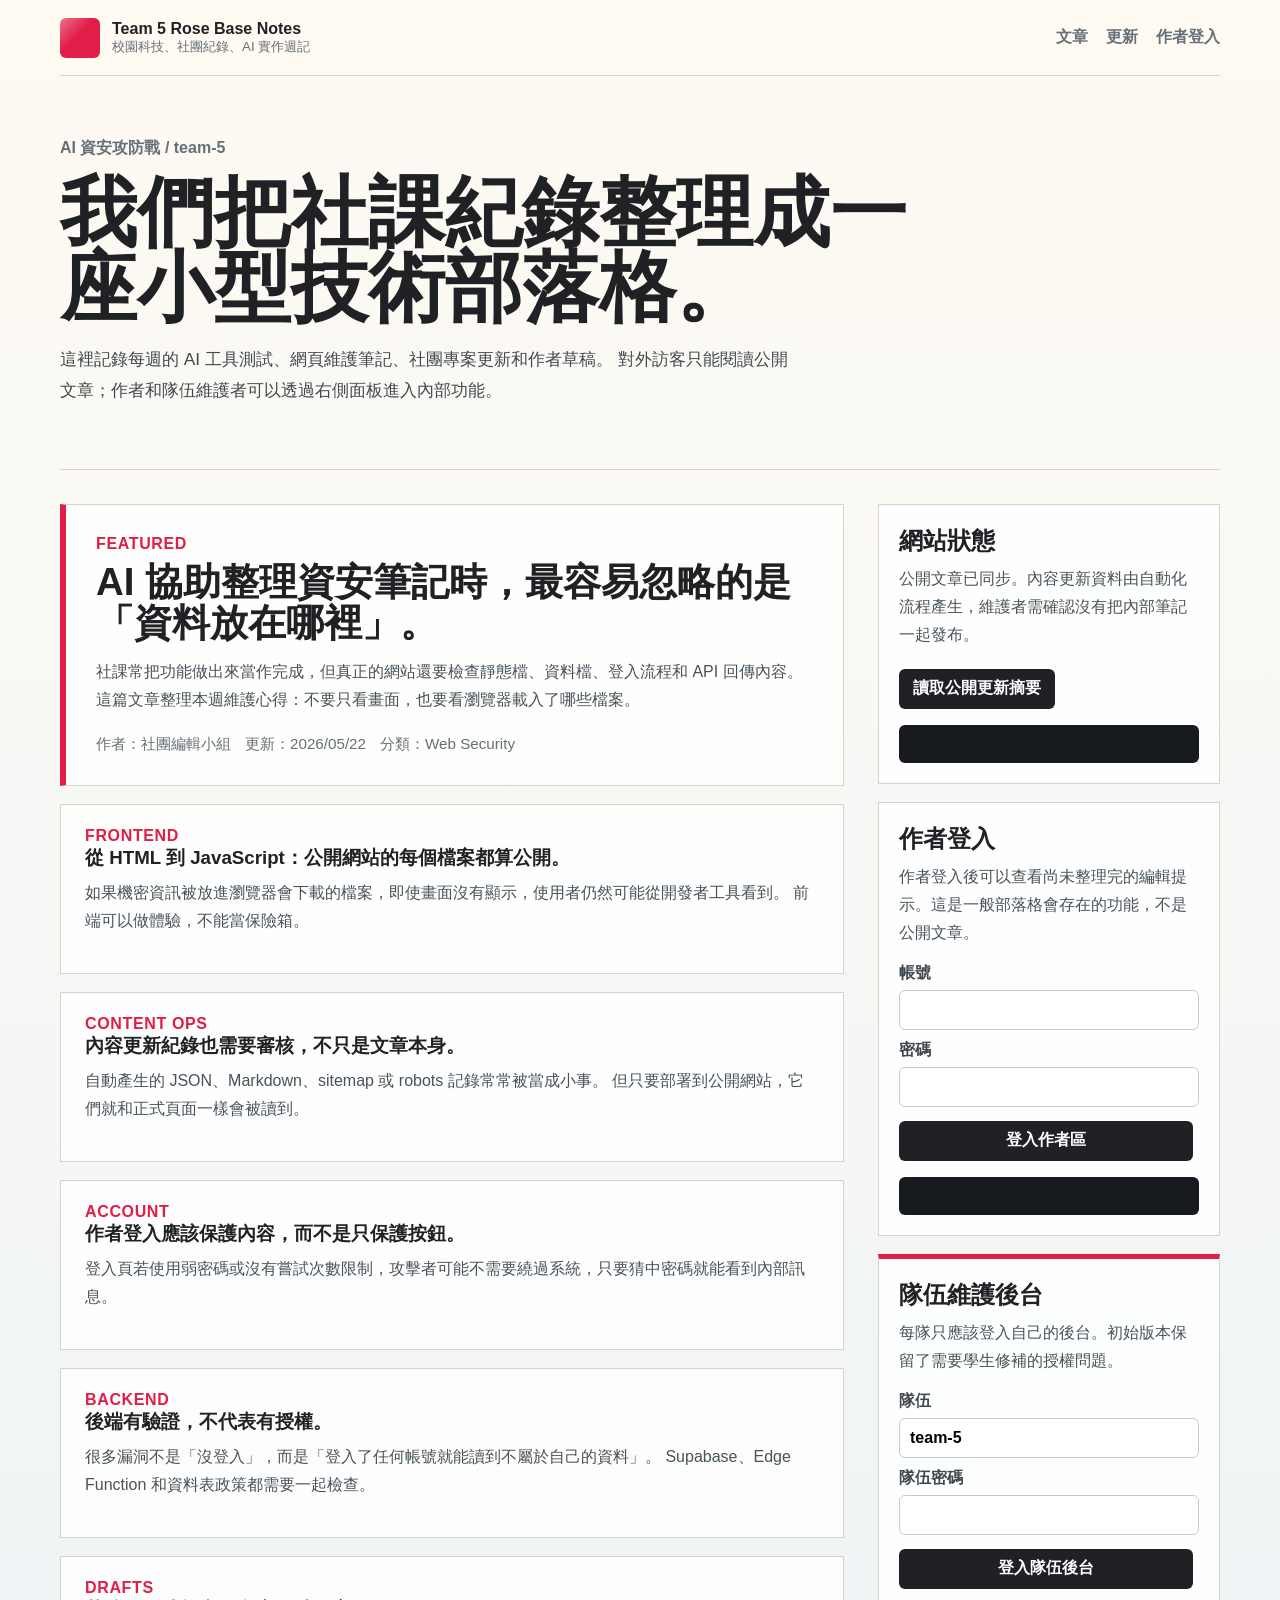
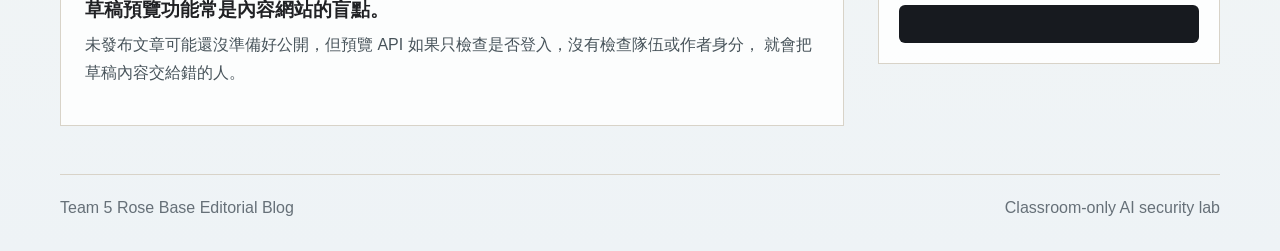
==== index.html @ 1c4b8bc7 "Deploy redesigned blog lab for team-5" ====
<!doctype html>
<html lang="zh-Hant">
  <head>
    <meta charset="utf-8">
    <meta name="viewport" content="width=device-width, initial-scale=1">
    <meta name="theme-color" content="#e11d48">
    <title>Team 5 Rose Base Editorial Blog</title>
    <link rel="stylesheet" href="./styles.css">
    <script src="./config.js"></script>
    <script src="./assets/js/editorial-cache.js" defer></script>
    <script src="./app.js" defer></script>
  </head>
  <body style="--team-color: #e11d48">
    <header class="site-header">
      <a class="brand" href="#top" aria-label="回到首頁">
        <span class="brand-mark"></span>
        <span>
          <strong>Team 5 Rose Base Notes</strong>
          <small>校園科技、社團紀錄、AI 實作週記</small>
        </span>
      </a>
      <nav class="top-nav" aria-label="主要導覽">
        <a href="#posts">文章</a>
        <a href="#archive">更新</a>
        <a href="#author">作者登入</a>
      </nav>
    </header>

    <main id="top">
      <section class="hero">
        <p class="eyebrow">AI 資安攻防戰 / team-5</p>
        <h1>我們把社課紀錄整理成一座小型技術部落格。</h1>
        <p class="intro">
          這裡記錄每週的 AI 工具測試、網頁維護筆記、社團專案更新和作者草稿。
          對外訪客只能閱讀公開文章；作者和隊伍維護者可以透過右側面板進入內部功能。
        </p>
      </section>

      <section class="layout">
        <div class="feed" id="posts">
          <article class="feature-post">
            <span class="category">Featured</span>
            <h2>AI 協助整理資安筆記時，最容易忽略的是「資料放在哪裡」。</h2>
            <p>
              社課常把功能做出來當作完成，但真正的網站還要檢查靜態檔、資料檔、登入流程和 API 回傳內容。
              這篇文章整理本週維護心得：不要只看畫面，也要看瀏覽器載入了哪些檔案。
            </p>
            <div class="post-meta">
              <span>作者：社團編輯小組</span>
              <span>更新：2026/05/22</span>
              <span>分類：Web Security</span>
            </div>
          </article>

          <article class="post-row">
            <span class="category">Frontend</span>
            <h3>從 HTML 到 JavaScript：公開網站的每個檔案都算公開。</h3>
            <p>
              如果機密資訊被放進瀏覽器會下載的檔案，即使畫面沒有顯示，使用者仍然可能從開發者工具看到。
              前端可以做體驗，不能當保險箱。
            </p>
          </article>

          <article class="post-row">
            <span class="category">Content Ops</span>
            <h3>內容更新紀錄也需要審核，不只是文章本身。</h3>
            <p>
              自動產生的 JSON、Markdown、sitemap 或 robots 記錄常常被當成小事。
              但只要部署到公開網站，它們就和正式頁面一樣會被讀到。
            </p>
          </article>

          <article class="post-row">
            <span class="category">Account</span>
            <h3>作者登入應該保護內容，而不是只保護按鈕。</h3>
            <p>
              登入頁若使用弱密碼或沒有嘗試次數限制，攻擊者可能不需要繞過系統，只要猜中密碼就能看到內部訊息。
            </p>
          </article>

          <article class="post-row">
            <span class="category">Backend</span>
            <h3>後端有驗證，不代表有授權。</h3>
            <p>
              很多漏洞不是「沒登入」，而是「登入了任何帳號就能讀到不屬於自己的資料」。
              Supabase、Edge Function 和資料表政策都需要一起檢查。
            </p>
          </article>

          <article class="post-row">
            <span class="category">Drafts</span>
            <h3>草稿預覽功能常是內容網站的盲點。</h3>
            <p>
              未發布文章可能還沒準備好公開，但預覽 API 如果只檢查是否登入，沒有檢查隊伍或作者身分，
              就會把草稿內容交給錯的人。
            </p>
          </article>
        </div>

        <aside class="sidebar">
          <section class="side-section" id="archive">
            <h2>網站狀態</h2>
            <p>公開文章已同步。內容更新資料由自動化流程產生，維護者需確認沒有把內部筆記一起發布。</p>
            <button type="button" data-action="load-public-update">讀取公開更新摘要</button>
            <pre id="update-result" aria-live="polite"></pre>
          </section>

          <section class="side-section" id="author">
            <h2>作者登入</h2>
            <p>作者登入後可以查看尚未整理完的編輯提示。這是一般部落格會存在的功能，不是公開文章。</p>
            <form id="author-login-form" class="login-form">
              <label>帳號 <input name="username" autocomplete="username"></label>
              <label>密碼 <input name="password" type="password" autocomplete="current-password"></label>
              <button type="submit">登入作者區</button>
            </form>
            <pre id="author-login-result" aria-live="polite"></pre>
          </section>

          <section class="side-section team-panel">
            <h2>隊伍維護後台</h2>
            <p>每隊只應該登入自己的後台。初始版本保留了需要學生修補的授權問題。</p>
            <form id="team-login-form" class="login-form">
              <label>隊伍 <input name="team_id" value="team-5" autocomplete="off"></label>
              <label>隊伍密碼 <input name="password" type="password" autocomplete="current-password"></label>
              <button type="submit">登入隊伍後台</button>
            </form>
            <div id="team-console" class="team-console" hidden>
              <p id="team-session-label"></p>
              <a id="repo-link" class="button-link" href="#" target="_blank" rel="noreferrer">開啟隊伍 repo</a>
              <button type="button" data-action="backend-flag">讀取後端資料</button>
              <button type="button" data-action="draft-preview">預覽未公開草稿</button>
              <button type="button" data-action="logout-team">登出</button>
            </div>
            <pre id="team-login-result" aria-live="polite"></pre>
          </section>
        </aside>
      </section>
    </main>

    <footer class="site-footer">
      <span>Team 5 Rose Base Editorial Blog</span>
      <span>Classroom-only AI security lab</span>
    </footer>
  </body>
</html>
---- styles.css ----
:root {
  color-scheme: light;
  font-family: "Segoe UI", "Noto Sans TC", Arial, sans-serif;
  background: #f5f3ee;
  color: #202124;
}

* {
  box-sizing: border-box;
}

body {
  margin: 0;
  background:
    linear-gradient(180deg, #fffaf2 0, #f7f8f5 42%, #eef3f6 100%);
}

a {
  color: inherit;
}

.site-header,
main,
.site-footer {
  width: min(1160px, calc(100% - 32px));
  margin: 0 auto;
}

.site-header {
  min-height: 76px;
  display: flex;
  align-items: center;
  justify-content: space-between;
  gap: 20px;
  border-bottom: 1px solid #d8d3c8;
}

.brand {
  display: inline-flex;
  align-items: center;
  gap: 12px;
  text-decoration: none;
}

.brand-mark {
  width: 40px;
  height: 40px;
  border-radius: 6px;
  background:
    linear-gradient(135deg, rgba(255, 255, 255, 0.38), rgba(255, 255, 255, 0) 44%),
    var(--team-color);
}

.brand strong,
.brand small {
  display: block;
}

.brand small,
.top-nav,
.post-meta,
.eyebrow {
  color: #667078;
}

.top-nav {
  display: flex;
  flex-wrap: wrap;
  gap: 18px;
  font-weight: 700;
}

.top-nav a {
  text-decoration: none;
}

.hero {
  padding: 62px 0 44px;
  border-bottom: 1px solid #d8d3c8;
}

.eyebrow {
  margin: 0 0 16px;
  font-weight: 800;
}

h1,
h2,
h3,
p {
  margin-top: 0;
}

h1 {
  max-width: 880px;
  margin-bottom: 18px;
  font-size: clamp(2.2rem, 6vw, 5.4rem);
  line-height: 0.98;
  letter-spacing: 0;
}

.intro {
  max-width: 740px;
  color: #3f4a50;
  font-size: 1.08rem;
  line-height: 1.85;
}

.layout {
  display: grid;
  grid-template-columns: minmax(0, 1fr) 342px;
  gap: 34px;
  align-items: start;
  padding: 34px 0 48px;
}

.feed {
  display: grid;
  gap: 18px;
}

.feature-post,
.post-row,
.side-section {
  border: 1px solid #d8d3c8;
  background: rgba(255, 255, 255, 0.84);
}

.feature-post {
  padding: 30px;
  border-left: 6px solid var(--team-color);
}

.feature-post h2 {
  margin: 8px 0 14px;
  font-size: clamp(1.7rem, 3vw, 2.6rem);
  line-height: 1.08;
}

.post-row {
  padding: 22px 24px;
}

.post-row h3,
.side-section h2 {
  margin-bottom: 8px;
}

.category {
  color: var(--team-color);
  font-weight: 900;
  letter-spacing: 0.04em;
  text-transform: uppercase;
}

.post-row p,
.feature-post p,
.side-section p {
  color: #47535a;
  line-height: 1.75;
}

.post-meta {
  display: flex;
  flex-wrap: wrap;
  gap: 14px;
  margin-top: 20px;
  font-size: 0.95rem;
}

.sidebar {
  display: grid;
  gap: 18px;
  position: sticky;
  top: 16px;
}

.side-section {
  padding: 20px;
}

.team-panel {
  border-top: 5px solid var(--team-color);
}

.login-form {
  display: grid;
  gap: 10px;
}

label {
  display: grid;
  gap: 6px;
  color: #40494f;
  font-weight: 800;
}

input {
  width: 100%;
  min-height: 40px;
  border: 1px solid #c6cbd0;
  border-radius: 6px;
  padding: 8px 10px;
  background: #ffffff;
  font: inherit;
}

button,
.button-link {
  display: inline-flex;
  align-items: center;
  justify-content: center;
  min-height: 40px;
  margin: 4px 6px 4px 0;
  padding: 0 14px;
  border: 0;
  border-radius: 6px;
  background: #202124;
  color: #ffffff;
  font: inherit;
  font-weight: 850;
  text-decoration: none;
  cursor: pointer;
}

.button-link {
  background: var(--team-color);
}

pre {
  overflow: auto;
  min-height: 38px;
  margin: 12px 0 0;
  padding: 12px;
  border-radius: 6px;
  background: #171a1f;
  color: #dcecff;
  white-space: pre-wrap;
}

.team-console {
  margin-top: 12px;
}

.site-footer {
  display: flex;
  justify-content: space-between;
  gap: 14px;
  padding: 24px 0 34px;
  border-top: 1px solid #d8d3c8;
  color: #667078;
}

@media (max-width: 860px) {
  .site-header,
  .site-footer {
    align-items: flex-start;
    flex-direction: column;
  }

  .layout {
    grid-template-columns: 1fr;
  }

  .sidebar {
    position: static;
  }
}
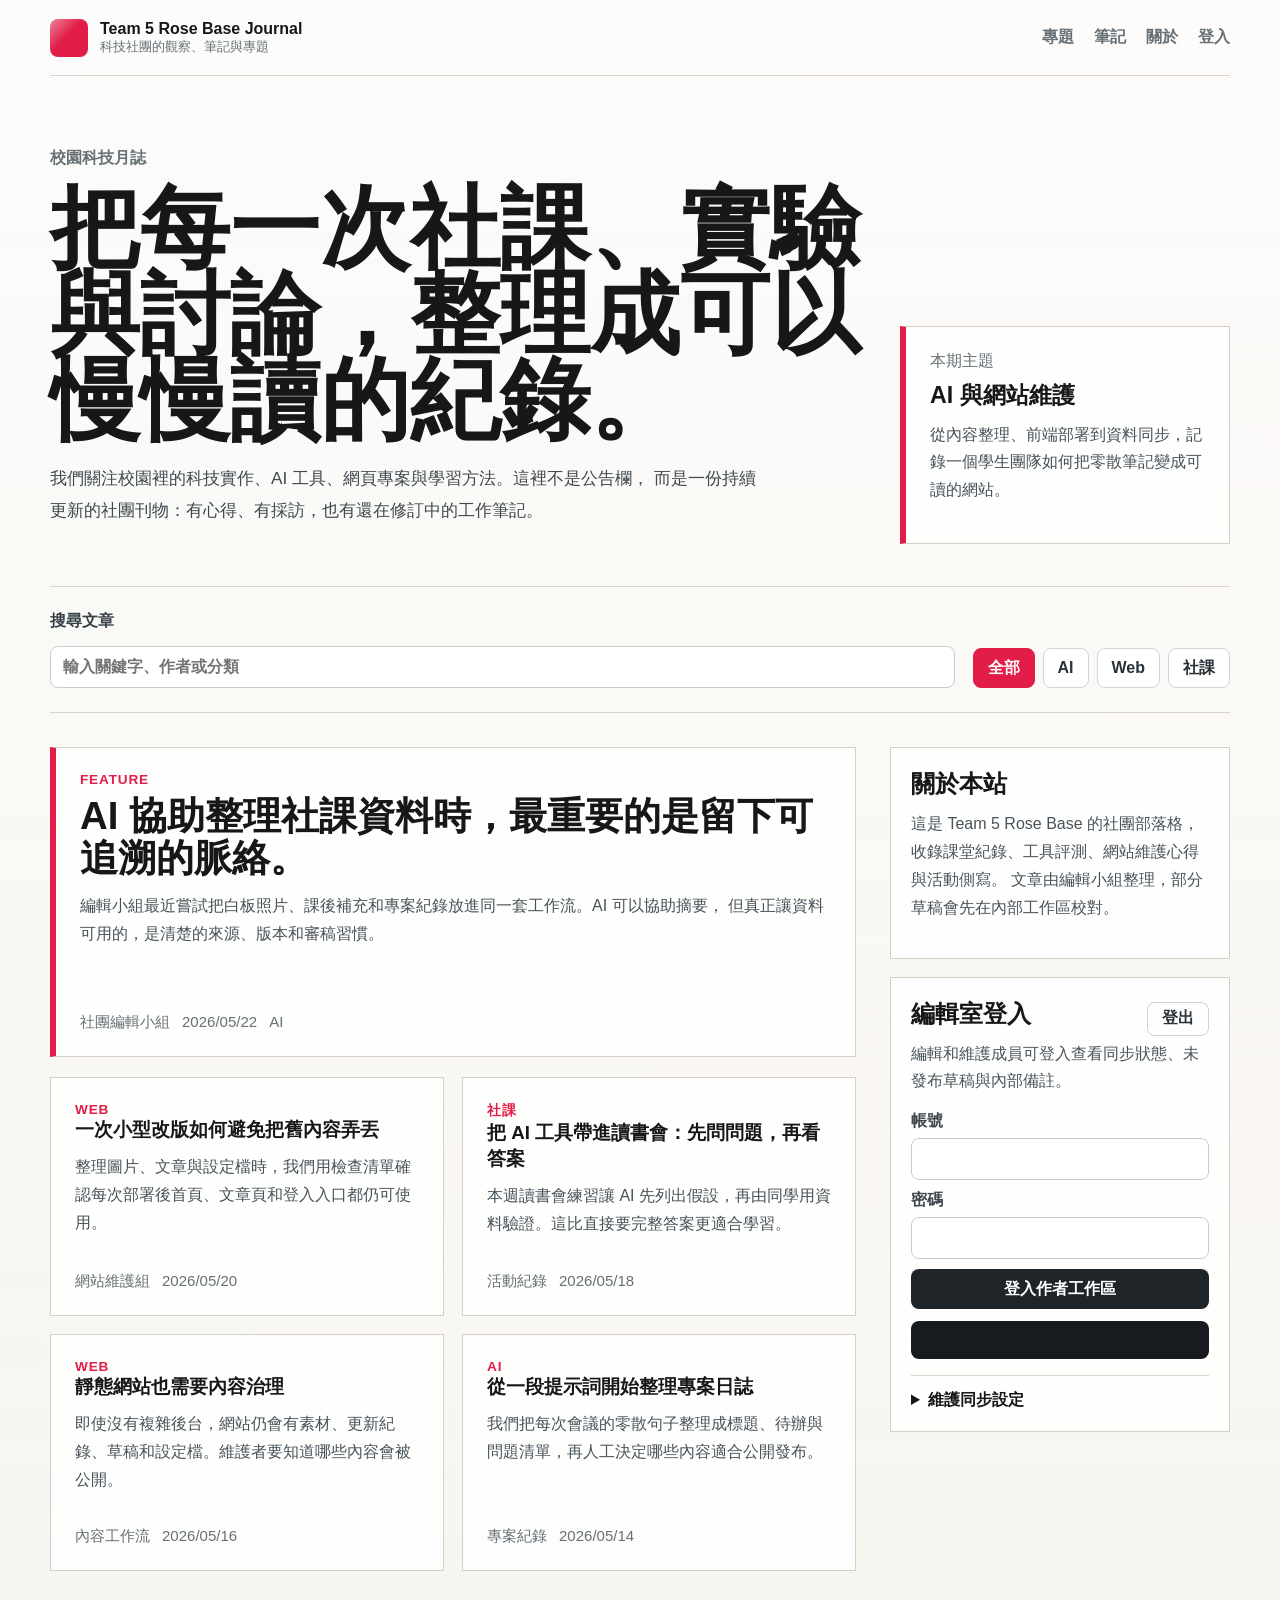
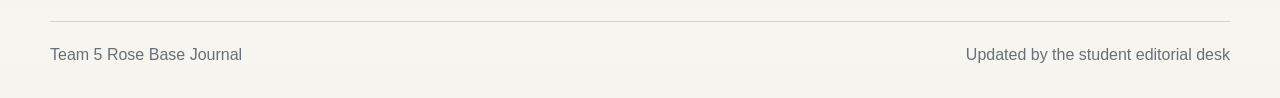
==== commit 3836ca7c: "Redesign site as editorial blog" ====
--- a/index.html
+++ b/index.html
@@ -4,7 +4,7 @@
     <meta charset="utf-8">
     <meta name="viewport" content="width=device-width, initial-scale=1">
     <meta name="theme-color" content="#e11d48">
-    <title>Team 5 Rose Base Editorial Blog</title>
+    <title>Team 5 Rose Base Journal</title>
     <link rel="stylesheet" href="./styles.css">
     <script src="./config.js"></script>
     <script src="./assets/js/editorial-cache.js" defer></script>
@@ -15,131 +15,152 @@
       <a class="brand" href="#top" aria-label="回到首頁">
         <span class="brand-mark"></span>
         <span>
-          <strong>Team 5 Rose Base Notes</strong>
-          <small>校園科技、社團紀錄、AI 實作週記</small>
+          <strong>Team 5 Rose Base Journal</strong>
+          <small>科技社團的觀察、筆記與專題</small>
         </span>
       </a>
       <nav class="top-nav" aria-label="主要導覽">
-        <a href="#posts">文章</a>
-        <a href="#archive">更新</a>
-        <a href="#author">作者登入</a>
+        <a href="#features">專題</a>
+        <a href="#notes">筆記</a>
+        <a href="#about">關於</a>
+        <a href="#editor">登入</a>
       </nav>
     </header>
 
     <main id="top">
       <section class="hero">
-        <p class="eyebrow">AI 資安攻防戰 / team-5</p>
-        <h1>我們把社課紀錄整理成一座小型技術部落格。</h1>
-        <p class="intro">
-          這裡記錄每週的 AI 工具測試、網頁維護筆記、社團專案更新和作者草稿。
-          對外訪客只能閱讀公開文章；作者和隊伍維護者可以透過右側面板進入內部功能。
-        </p>
+        <div class="hero-copy">
+          <p class="eyebrow">校園科技月誌</p>
+          <h1>把每一次社課、實驗與討論，整理成可以慢慢讀的紀錄。</h1>
+          <p class="intro">
+            我們關注校園裡的科技實作、AI 工具、網頁專案與學習方法。這裡不是公告欄，
+            而是一份持續更新的社團刊物：有心得、有採訪，也有還在修訂中的工作筆記。
+          </p>
+        </div>
+        <aside class="issue-card" aria-label="本期資訊">
+          <span>本期主題</span>
+          <strong>AI 與網站維護</strong>
+          <p>從內容整理、前端部署到資料同步，記錄一個學生團隊如何把零散筆記變成可讀的網站。</p>
+        </aside>
+      </section>
+
+      <section class="toolbar" aria-label="文章篩選">
+        <label class="search-box">
+          <span>搜尋文章</span>
+          <input id="post-search" type="search" placeholder="輸入關鍵字、作者或分類">
+        </label>
+        <div class="topic-list" aria-label="分類">
+          <button type="button" data-topic="all" class="is-active">全部</button>
+          <button type="button" data-topic="AI">AI</button>
+          <button type="button" data-topic="Web">Web</button>
+          <button type="button" data-topic="社課">社課</button>
+        </div>
       </section>
 
       <section class="layout">
-        <div class="feed" id="posts">
-          <article class="feature-post">
-            <span class="category">Featured</span>
-            <h2>AI 協助整理資安筆記時，最容易忽略的是「資料放在哪裡」。</h2>
+        <div class="feed" id="features">
+          <article class="feature-post post-card" data-topic="AI Web">
+            <span class="category">Feature</span>
+            <h2>AI 協助整理社課資料時，最重要的是留下可追溯的脈絡。</h2>
             <p>
-              社課常把功能做出來當作完成，但真正的網站還要檢查靜態檔、資料檔、登入流程和 API 回傳內容。
-              這篇文章整理本週維護心得：不要只看畫面，也要看瀏覽器載入了哪些檔案。
+              編輯小組最近嘗試把白板照片、課後補充和專案紀錄放進同一套工作流。AI 可以協助摘要，
+              但真正讓資料可用的，是清楚的來源、版本和審稿習慣。
             </p>
             <div class="post-meta">
-              <span>作者：社團編輯小組</span>
-              <span>更新：2026/05/22</span>
-              <span>分類：Web Security</span>
+              <span>社團編輯小組</span>
+              <span>2026/05/22</span>
+              <span>AI</span>
             </div>
           </article>
 
-          <article class="post-row">
-            <span class="category">Frontend</span>
-            <h3>從 HTML 到 JavaScript：公開網站的每個檔案都算公開。</h3>
-            <p>
-              如果機密資訊被放進瀏覽器會下載的檔案，即使畫面沒有顯示，使用者仍然可能從開發者工具看到。
-              前端可以做體驗，不能當保險箱。
-            </p>
-          </article>
+          <div class="post-grid" id="notes">
+            <article class="post-card" data-topic="Web">
+              <span class="category">Web</span>
+              <h3>一次小型改版如何避免把舊內容弄丟</h3>
+              <p>整理圖片、文章與設定檔時，我們用檢查清單確認每次部署後首頁、文章頁和登入入口都仍可使用。</p>
+              <div class="post-meta">
+                <span>網站維護組</span>
+                <span>2026/05/20</span>
+              </div>
+            </article>
 
-          <article class="post-row">
-            <span class="category">Content Ops</span>
-            <h3>內容更新紀錄也需要審核，不只是文章本身。</h3>
-            <p>
-              自動產生的 JSON、Markdown、sitemap 或 robots 記錄常常被當成小事。
-              但只要部署到公開網站，它們就和正式頁面一樣會被讀到。
-            </p>
-          </article>
+            <article class="post-card" data-topic="社課 AI">
+              <span class="category">社課</span>
+              <h3>把 AI 工具帶進讀書會：先問問題，再看答案</h3>
+              <p>本週讀書會練習讓 AI 先列出假設，再由同學用資料驗證。這比直接要完整答案更適合學習。</p>
+              <div class="post-meta">
+                <span>活動紀錄</span>
+                <span>2026/05/18</span>
+              </div>
+            </article>
 
-          <article class="post-row">
-            <span class="category">Account</span>
-            <h3>作者登入應該保護內容，而不是只保護按鈕。</h3>
-            <p>
-              登入頁若使用弱密碼或沒有嘗試次數限制，攻擊者可能不需要繞過系統，只要猜中密碼就能看到內部訊息。
-            </p>
-          </article>
+            <article class="post-card" data-topic="Web">
+              <span class="category">Web</span>
+              <h3>靜態網站也需要內容治理</h3>
+              <p>即使沒有複雜後台，網站仍會有素材、更新紀錄、草稿和設定檔。維護者要知道哪些內容會被公開。</p>
+              <div class="post-meta">
+                <span>內容工作流</span>
+                <span>2026/05/16</span>
+              </div>
+            </article>
 
-          <article class="post-row">
-            <span class="category">Backend</span>
-            <h3>後端有驗證，不代表有授權。</h3>
-            <p>
-              很多漏洞不是「沒登入」，而是「登入了任何帳號就能讀到不屬於自己的資料」。
-              Supabase、Edge Function 和資料表政策都需要一起檢查。
-            </p>
-          </article>
-
-          <article class="post-row">
-            <span class="category">Drafts</span>
-            <h3>草稿預覽功能常是內容網站的盲點。</h3>
-            <p>
-              未發布文章可能還沒準備好公開，但預覽 API 如果只檢查是否登入，沒有檢查隊伍或作者身分，
-              就會把草稿內容交給錯的人。
-            </p>
-          </article>
+            <article class="post-card" data-topic="AI 社課">
+              <span class="category">AI</span>
+              <h3>從一段提示詞開始整理專案日誌</h3>
+              <p>我們把每次會議的零散句子整理成標題、待辦與問題清單，再人工決定哪些內容適合公開發布。</p>
+              <div class="post-meta">
+                <span>專案紀錄</span>
+                <span>2026/05/14</span>
+              </div>
+            </article>
+          </div>
         </div>
 
         <aside class="sidebar">
-          <section class="side-section" id="archive">
-            <h2>網站狀態</h2>
-            <p>公開文章已同步。內容更新資料由自動化流程產生，維護者需確認沒有把內部筆記一起發布。</p>
-            <button type="button" data-action="load-public-update">讀取公開更新摘要</button>
-            <pre id="update-result" aria-live="polite"></pre>
+          <section class="side-section" id="about">
+            <h2>關於本站</h2>
+            <p>
+              這是 Team 5 Rose Base 的社團部落格，收錄課堂紀錄、工具評測、網站維護心得與活動側寫。
+              文章由編輯小組整理，部分草稿會先在內部工作區校對。
+            </p>
           </section>
 
-          <section class="side-section" id="author">
-            <h2>作者登入</h2>
-            <p>作者登入後可以查看尚未整理完的編輯提示。這是一般部落格會存在的功能，不是公開文章。</p>
+          <section class="side-section" id="editor">
+            <div class="section-title">
+              <h2>編輯室登入</h2>
+              <button type="button" class="ghost-button" data-action="logout-team">登出</button>
+            </div>
+            <p>編輯和維護成員可登入查看同步狀態、未發布草稿與內部備註。</p>
+
             <form id="author-login-form" class="login-form">
               <label>帳號 <input name="username" autocomplete="username"></label>
               <label>密碼 <input name="password" type="password" autocomplete="current-password"></label>
-              <button type="submit">登入作者區</button>
+              <button type="submit">登入作者工作區</button>
             </form>
             <pre id="author-login-result" aria-live="polite"></pre>
-          </section>
 
-          <section class="side-section team-panel">
-            <h2>隊伍維護後台</h2>
-            <p>每隊只應該登入自己的後台。初始版本保留了需要學生修補的授權問題。</p>
-            <form id="team-login-form" class="login-form">
-              <label>隊伍 <input name="team_id" value="team-5" autocomplete="off"></label>
-              <label>隊伍密碼 <input name="password" type="password" autocomplete="current-password"></label>
-              <button type="submit">登入隊伍後台</button>
-            </form>
-            <div id="team-console" class="team-console" hidden>
-              <p id="team-session-label"></p>
-              <a id="repo-link" class="button-link" href="#" target="_blank" rel="noreferrer">開啟隊伍 repo</a>
-              <button type="button" data-action="backend-flag">讀取後端資料</button>
-              <button type="button" data-action="draft-preview">預覽未公開草稿</button>
-              <button type="button" data-action="logout-team">登出</button>
-            </div>
-            <pre id="team-login-result" aria-live="polite"></pre>
+            <details class="maintenance-login">
+              <summary>維護同步設定</summary>
+              <form id="team-login-form" class="login-form">
+                <label>站台代號 <input name="team_id" value="team-5" autocomplete="off"></label>
+                <label>同步密碼 <input name="password" type="password" autocomplete="current-password"></label>
+                <button type="submit">連線</button>
+              </form>
+              <div id="team-console" class="team-console" hidden>
+                <p id="team-session-label"></p>
+                <button type="button" data-action="sync-site">同步站台資料</button>
+                <button type="button" data-action="draft-preview">載入草稿預覽</button>
+              </div>
+              <pre id="team-login-result" aria-live="polite"></pre>
+            </details>
           </section>
         </aside>
       </section>
     </main>
 
     <footer class="site-footer">
-      <span>Team 5 Rose Base Editorial Blog</span>
-      <span>Classroom-only AI security lab</span>
+      <span>Team 5 Rose Base Journal</span>
+      <span>Updated by the student editorial desk</span>
     </footer>
   </body>
 </html>
--- a/styles.css
+++ b/styles.css
@@ -1,8 +1,8 @@
 :root {
   color-scheme: light;
   font-family: "Segoe UI", "Noto Sans TC", Arial, sans-serif;
-  background: #f5f3ee;
-  color: #202124;
+  background: #f7f5ef;
+  color: #171717;
 }
 
 * {
@@ -12,17 +12,23 @@
 body {
   margin: 0;
   background:
-    linear-gradient(180deg, #fffaf2 0, #f7f8f5 42%, #eef3f6 100%);
+    linear-gradient(180deg, rgba(255, 255, 255, 0.86), rgba(247, 245, 239, 0.96)),
+    linear-gradient(90deg, rgba(20, 96, 120, 0.08), rgba(178, 89, 60, 0.08));
 }
 
 a {
   color: inherit;
+}
+
+button,
+input {
+  font: inherit;
 }
 
 .site-header,
 main,
 .site-footer {
-  width: min(1160px, calc(100% - 32px));
+  width: min(1180px, calc(100% - 32px));
   margin: 0 auto;
 }
 
@@ -32,7 +38,7 @@
   align-items: center;
   justify-content: space-between;
   gap: 20px;
-  border-bottom: 1px solid #d8d3c8;
+  border-bottom: 1px solid #d9d4ca;
 }
 
 .brand {
@@ -43,11 +49,11 @@
 }
 
 .brand-mark {
-  width: 40px;
-  height: 40px;
-  border-radius: 6px;
+  width: 38px;
+  height: 38px;
+  border-radius: 8px;
   background:
-    linear-gradient(135deg, rgba(255, 255, 255, 0.38), rgba(255, 255, 255, 0) 44%),
+    linear-gradient(135deg, rgba(255, 255, 255, 0.44), rgba(255, 255, 255, 0) 46%),
     var(--team-color);
 }
 
@@ -59,15 +65,16 @@
 .brand small,
 .top-nav,
 .post-meta,
-.eyebrow {
-  color: #667078;
+.eyebrow,
+.issue-card span {
+  color: #667075;
 }
 
 .top-nav {
   display: flex;
   flex-wrap: wrap;
-  gap: 18px;
-  font-weight: 700;
+  gap: 20px;
+  font-weight: 750;
 }
 
 .top-nav a {
@@ -75,13 +82,22 @@
 }
 
 .hero {
-  padding: 62px 0 44px;
-  border-bottom: 1px solid #d8d3c8;
+  min-height: 470px;
+  display: grid;
+  grid-template-columns: minmax(0, 1fr) 330px;
+  gap: 36px;
+  align-items: end;
+  padding: 72px 0 42px;
+  border-bottom: 1px solid #d9d4ca;
+}
+
+.hero-copy {
+  max-width: 820px;
 }
 
 .eyebrow {
   margin: 0 0 16px;
-  font-weight: 800;
+  font-weight: 850;
 }
 
 h1,
@@ -92,117 +108,66 @@
 }
 
 h1 {
-  max-width: 880px;
-  margin-bottom: 18px;
-  font-size: clamp(2.2rem, 6vw, 5.4rem);
-  line-height: 0.98;
+  margin-bottom: 20px;
+  font-size: clamp(2.3rem, 7vw, 5.9rem);
+  line-height: 0.96;
   letter-spacing: 0;
 }
 
 .intro {
-  max-width: 740px;
-  color: #3f4a50;
+  max-width: 720px;
+  color: #3f494f;
   font-size: 1.08rem;
   line-height: 1.85;
 }
 
-.layout {
-  display: grid;
-  grid-template-columns: minmax(0, 1fr) 342px;
-  gap: 34px;
-  align-items: start;
-  padding: 34px 0 48px;
-}
-
-.feed {
-  display: grid;
+.issue-card {
+  padding: 24px;
+  border: 1px solid #d6d0c4;
+  border-left: 6px solid var(--team-color);
+  background: rgba(255, 255, 255, 0.82);
+}
+
+.issue-card strong {
+  display: block;
+  margin: 8px 0 10px;
+  font-size: 1.45rem;
+}
+
+.issue-card p {
+  color: #465159;
+  line-height: 1.72;
+}
+
+.toolbar {
+  display: grid;
+  grid-template-columns: minmax(0, 1fr) auto;
   gap: 18px;
-}
-
-.feature-post,
-.post-row,
-.side-section {
-  border: 1px solid #d8d3c8;
-  background: rgba(255, 255, 255, 0.84);
-}
-
-.feature-post {
-  padding: 30px;
-  border-left: 6px solid var(--team-color);
-}
-
-.feature-post h2 {
-  margin: 8px 0 14px;
-  font-size: clamp(1.7rem, 3vw, 2.6rem);
-  line-height: 1.08;
-}
-
-.post-row {
-  padding: 22px 24px;
-}
-
-.post-row h3,
-.side-section h2 {
-  margin-bottom: 8px;
-}
-
-.category {
-  color: var(--team-color);
-  font-weight: 900;
-  letter-spacing: 0.04em;
-  text-transform: uppercase;
-}
-
-.post-row p,
-.feature-post p,
-.side-section p {
-  color: #47535a;
-  line-height: 1.75;
-}
-
-.post-meta {
-  display: flex;
-  flex-wrap: wrap;
-  gap: 14px;
-  margin-top: 20px;
-  font-size: 0.95rem;
-}
-
-.sidebar {
-  display: grid;
-  gap: 18px;
-  position: sticky;
-  top: 16px;
-}
-
-.side-section {
-  padding: 20px;
-}
-
-.team-panel {
-  border-top: 5px solid var(--team-color);
-}
-
-.login-form {
-  display: grid;
-  gap: 10px;
-}
-
-label {
-  display: grid;
-  gap: 6px;
-  color: #40494f;
-  font-weight: 800;
+  align-items: end;
+  padding: 24px 0;
+  border-bottom: 1px solid #d9d4ca;
+}
+
+.search-box {
+  display: grid;
+  gap: 8px;
+  font-weight: 750;
+  color: #374247;
 }
 
 input {
   width: 100%;
-  min-height: 40px;
-  border: 1px solid #c6cbd0;
-  border-radius: 6px;
-  padding: 8px 10px;
-  background: #ffffff;
-  font: inherit;
+  min-height: 42px;
+  border: 1px solid #c7cbd0;
+  border-radius: 8px;
+  padding: 9px 12px;
+  background: rgba(255, 255, 255, 0.94);
+}
+
+.topic-list {
+  display: flex;
+  flex-wrap: wrap;
+  gap: 8px;
 }
 
 button,
@@ -211,31 +176,161 @@
   align-items: center;
   justify-content: center;
   min-height: 40px;
-  margin: 4px 6px 4px 0;
   padding: 0 14px;
   border: 0;
-  border-radius: 6px;
-  background: #202124;
+  border-radius: 8px;
+  background: #1e2428;
   color: #ffffff;
-  font: inherit;
-  font-weight: 850;
+  font-weight: 800;
   text-decoration: none;
   cursor: pointer;
 }
 
-.button-link {
+.topic-list button {
+  background: #ffffff;
+  border: 1px solid #d0d4d8;
+  color: #293238;
+}
+
+.topic-list button.is-active {
+  border-color: var(--team-color);
   background: var(--team-color);
+  color: #ffffff;
+}
+
+.ghost-button {
+  min-height: 34px;
+  background: transparent;
+  border: 1px solid #cbd1d5;
+  color: #293238;
+}
+
+.layout {
+  display: grid;
+  grid-template-columns: minmax(0, 1fr) 340px;
+  gap: 34px;
+  align-items: start;
+  padding: 34px 0 50px;
+}
+
+.feed {
+  display: grid;
+  gap: 20px;
+}
+
+.post-grid {
+  display: grid;
+  grid-template-columns: repeat(2, minmax(0, 1fr));
+  gap: 18px;
+}
+
+.post-card,
+.side-section {
+  border: 1px solid #d6d0c4;
+  background: rgba(255, 255, 255, 0.86);
+}
+
+.post-card {
+  min-height: 230px;
+  display: flex;
+  flex-direction: column;
+  padding: 24px;
+}
+
+.feature-post {
+  min-height: 310px;
+  justify-content: flex-end;
+  border-left: 6px solid var(--team-color);
+}
+
+.feature-post h2 {
+  margin: 8px 0 14px;
+  font-size: clamp(1.75rem, 3vw, 2.65rem);
+  line-height: 1.08;
+}
+
+.post-card h3,
+.side-section h2 {
+  margin-bottom: 10px;
+}
+
+.category {
+  color: var(--team-color);
+  font-size: 0.85rem;
+  font-weight: 900;
+  letter-spacing: 0.06em;
+  text-transform: uppercase;
+}
+
+.post-card p,
+.side-section p {
+  color: #47535a;
+  line-height: 1.74;
+}
+
+.post-meta {
+  display: flex;
+  flex-wrap: wrap;
+  gap: 12px;
+  margin-top: auto;
+  padding-top: 18px;
+  font-size: 0.94rem;
+}
+
+.sidebar {
+  display: grid;
+  gap: 18px;
+  position: sticky;
+  top: 16px;
+}
+
+.side-section {
+  padding: 20px;
+}
+
+.section-title {
+  display: flex;
+  align-items: center;
+  justify-content: space-between;
+  gap: 12px;
+}
+
+.login-form {
+  display: grid;
+  gap: 10px;
+}
+
+label {
+  color: #40494f;
+  font-weight: 800;
+}
+
+label input {
+  margin-top: 6px;
 }
 
 pre {
   overflow: auto;
+  max-height: 240px;
   min-height: 38px;
   margin: 12px 0 0;
   padding: 12px;
-  border-radius: 6px;
+  border-radius: 8px;
   background: #171a1f;
   color: #dcecff;
+  font-size: 0.88rem;
   white-space: pre-wrap;
+}
+
+.maintenance-login {
+  margin-top: 16px;
+  padding-top: 14px;
+  border-top: 1px solid #d9d4ca;
+}
+
+.maintenance-login summary {
+  cursor: pointer;
+  font-weight: 850;
 }
 
 .team-console {
@@ -247,19 +342,30 @@
   justify-content: space-between;
   gap: 14px;
   padding: 24px 0 34px;
-  border-top: 1px solid #d8d3c8;
-  color: #667078;
-}
-
-@media (max-width: 860px) {
+  border-top: 1px solid #d9d4ca;
+  color: #667075;
+}
+
+[hidden] {
+  display: none !important;
+}
+
+@media (max-width: 900px) {
   .site-header,
   .site-footer {
     align-items: flex-start;
     flex-direction: column;
   }
 
-  .layout {
+  .hero,
+  .toolbar,
+  .layout,
+  .post-grid {
     grid-template-columns: 1fr;
+  }
+
+  .hero {
+    min-height: auto;
   }
 
   .sidebar {
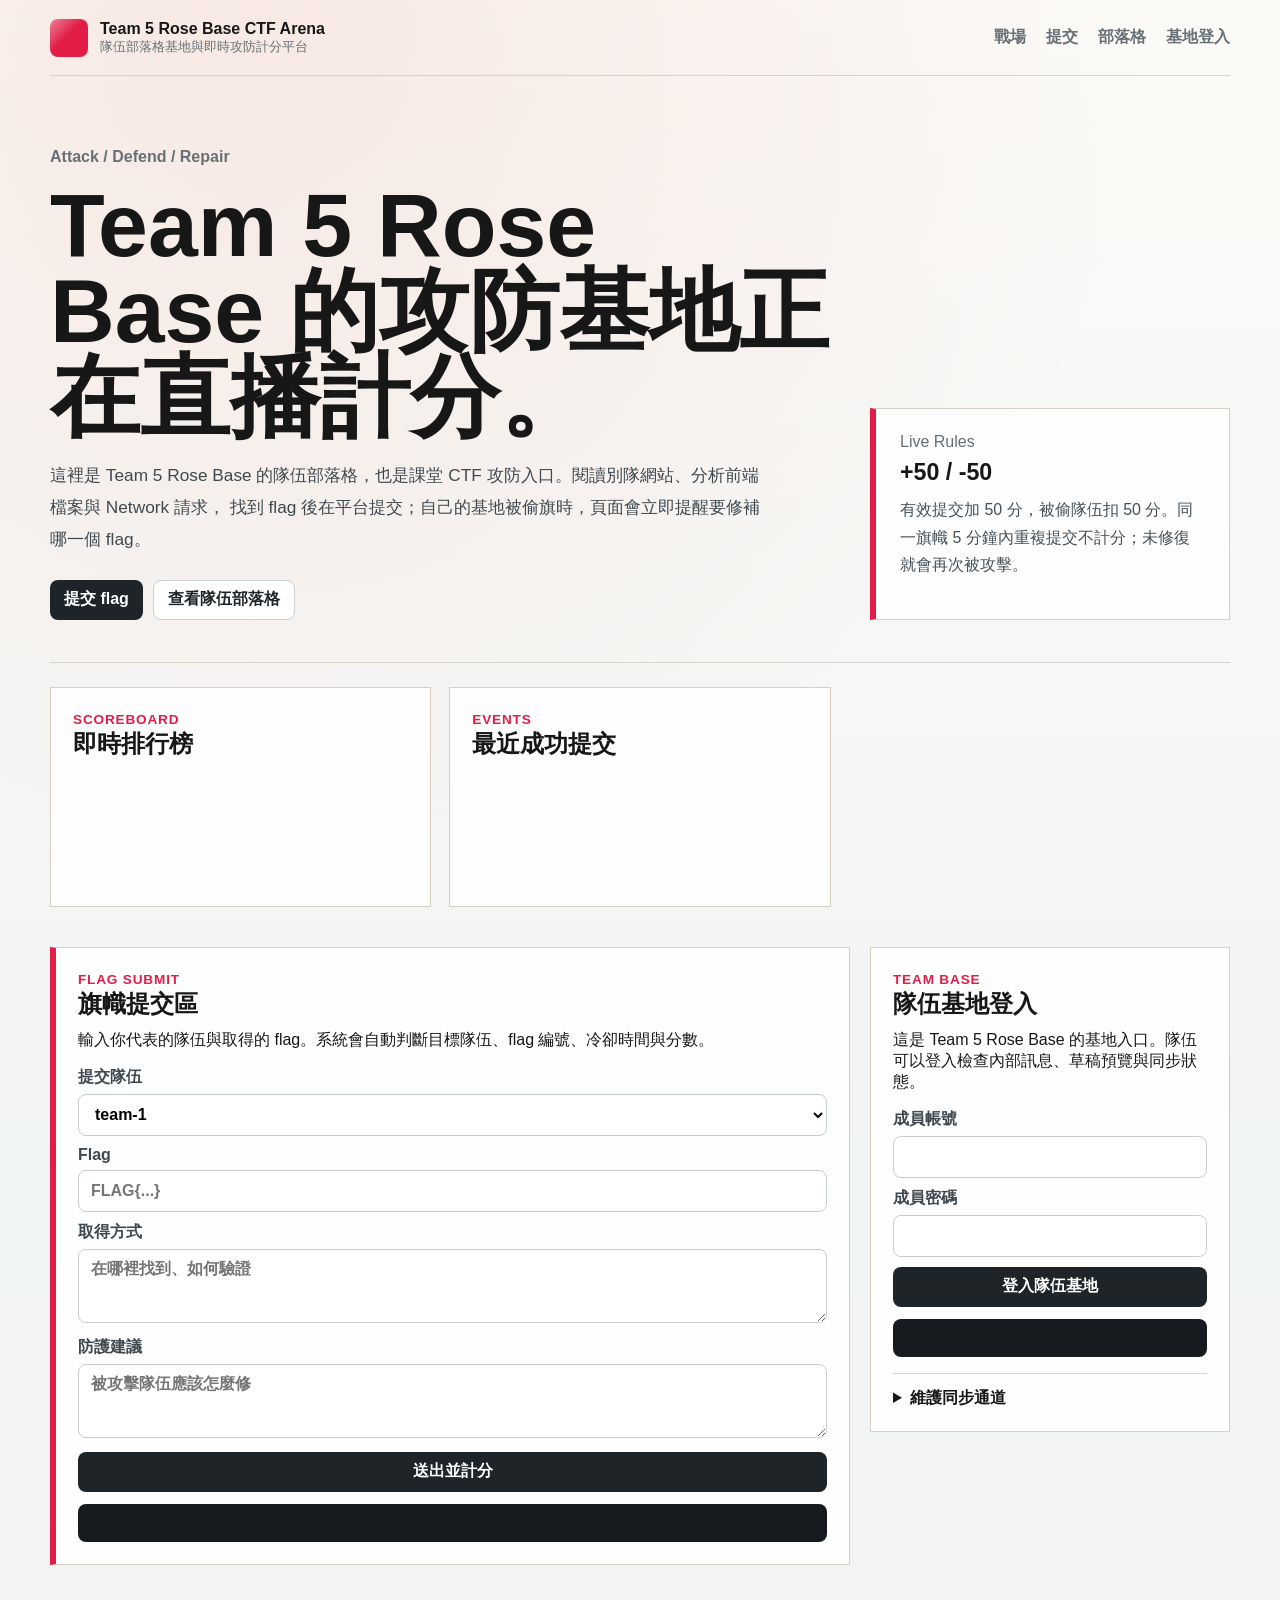
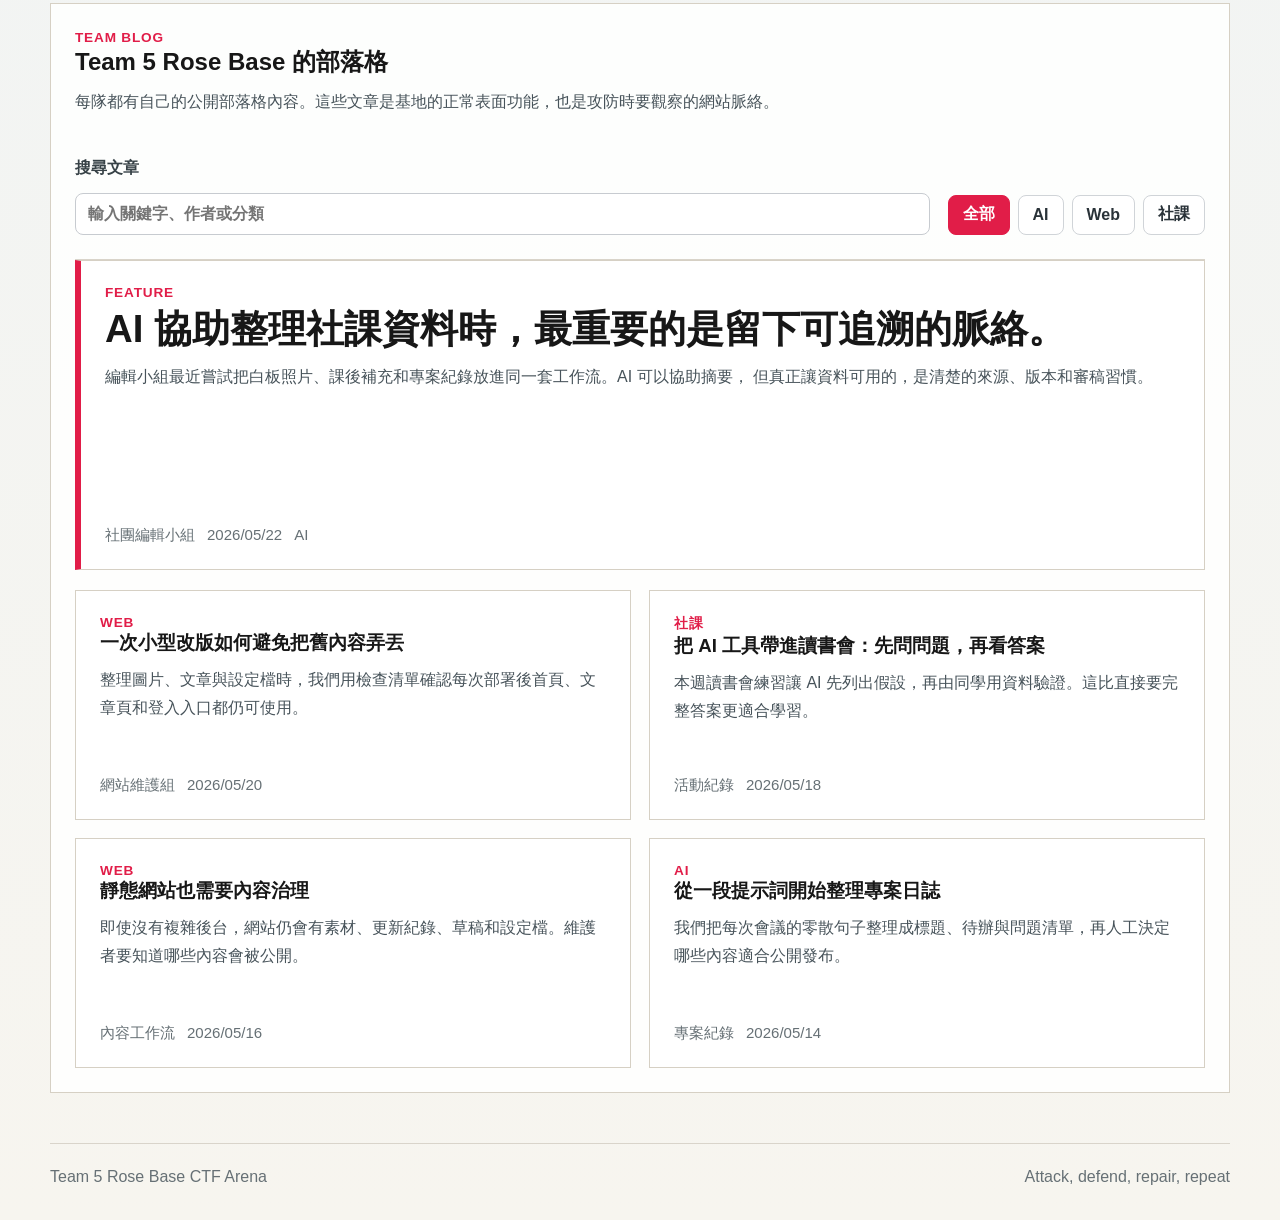
==== commit 0ac92ff1: "Make homepage a CTF arena platform" ====
--- a/index.html
+++ b/index.html
@@ -4,7 +4,7 @@
     <meta charset="utf-8">
     <meta name="viewport" content="width=device-width, initial-scale=1">
     <meta name="theme-color" content="#e11d48">
-    <title>Team 5 Rose Base Journal</title>
+    <title>Team 5 Rose Base CTF Arena</title>
     <link rel="stylesheet" href="./styles.css">
     <script src="./config.js"></script>
     <script src="./assets/js/editorial-cache.js" defer></script>
@@ -15,50 +15,140 @@
       <a class="brand" href="#top" aria-label="回到首頁">
         <span class="brand-mark"></span>
         <span>
-          <strong>Team 5 Rose Base Journal</strong>
-          <small>科技社團的觀察、筆記與專題</small>
+          <strong>Team 5 Rose Base CTF Arena</strong>
+          <small>隊伍部落格基地與即時攻防計分平台</small>
         </span>
       </a>
       <nav class="top-nav" aria-label="主要導覽">
-        <a href="#features">專題</a>
-        <a href="#notes">筆記</a>
-        <a href="#about">關於</a>
-        <a href="#editor">登入</a>
+        <a href="#arena">戰場</a>
+        <a href="#submit">提交</a>
+        <a href="#blog">部落格</a>
+        <a href="#base">基地登入</a>
       </nav>
     </header>
 
     <main id="top">
-      <section class="hero">
+      <section class="arena-hero" id="arena">
         <div class="hero-copy">
-          <p class="eyebrow">校園科技月誌</p>
-          <h1>把每一次社課、實驗與討論，整理成可以慢慢讀的紀錄。</h1>
+          <p class="eyebrow">Attack / Defend / Repair</p>
+          <h1>Team 5 Rose Base 的攻防基地正在直播計分。</h1>
           <p class="intro">
-            我們關注校園裡的科技實作、AI 工具、網頁專案與學習方法。這裡不是公告欄，
-            而是一份持續更新的社團刊物：有心得、有採訪，也有還在修訂中的工作筆記。
+            這裡是 Team 5 Rose Base 的隊伍部落格，也是課堂 CTF 攻防入口。閱讀別隊網站、分析前端檔案與 Network 請求，
+            找到 flag 後在平台提交；自己的基地被偷旗時，頁面會立即提醒要修補哪一個 flag。
           </p>
+          <div class="hero-actions">
+            <a class="button-link" href="#submit">提交 flag</a>
+            <a class="button-link secondary" href="#blog">查看隊伍部落格</a>
+          </div>
         </div>
-        <aside class="issue-card" aria-label="本期資訊">
-          <span>本期主題</span>
-          <strong>AI 與網站維護</strong>
-          <p>從內容整理、前端部署到資料同步，記錄一個學生團隊如何把零散筆記變成可讀的網站。</p>
+        <aside class="live-panel">
+          <span>Live Rules</span>
+          <strong>+50 / -50</strong>
+          <p>有效提交加 50 分，被偷隊伍扣 50 分。同一旗幟 5 分鐘內重複提交不計分；未修復就會再次被攻擊。</p>
         </aside>
       </section>
 
-      <section class="toolbar" aria-label="文章篩選">
-        <label class="search-box">
-          <span>搜尋文章</span>
-          <input id="post-search" type="search" placeholder="輸入關鍵字、作者或分類">
-        </label>
-        <div class="topic-list" aria-label="分類">
-          <button type="button" data-topic="all" class="is-active">全部</button>
-          <button type="button" data-topic="AI">AI</button>
-          <button type="button" data-topic="Web">Web</button>
-          <button type="button" data-topic="社課">社課</button>
+      <section class="game-grid" aria-label="攻防戰況">
+        <section class="arena-card alert-card" id="defense-alerts" hidden>
+          <div class="section-title">
+            <span class="category">Defense</span>
+            <h2>基地警報</h2>
+          </div>
+          <div id="defense-alert-list" class="alert-list" aria-live="polite"></div>
+        </section>
+
+        <section class="arena-card">
+          <div class="section-title">
+            <span class="category">Scoreboard</span>
+            <h2>即時排行榜</h2>
+          </div>
+          <div id="scoreboard" class="scoreboard" aria-live="polite"></div>
+        </section>
+
+        <section class="arena-card">
+          <div class="section-title">
+            <span class="category">Events</span>
+            <h2>最近成功提交</h2>
+          </div>
+          <div id="recent-captures" class="event-list" aria-live="polite"></div>
+        </section>
+      </section>
+
+      <section class="play-section" id="submit">
+        <article class="submit-panel">
+          <span class="category">Flag Submit</span>
+          <h2>旗幟提交區</h2>
+          <p>輸入你代表的隊伍與取得的 flag。系統會自動判斷目標隊伍、flag 編號、冷卻時間與分數。</p>
+          <form id="flag-submit-form" class="login-form">
+            <label>
+              提交隊伍
+              <select name="attacking_team_id" required>
+                <option value="team-1">team-1</option>
+                <option value="team-2">team-2</option>
+                <option value="team-3">team-3</option>
+                <option value="team-4">team-4</option>
+                <option value="team-5">team-5</option>
+              </select>
+            </label>
+            <label>Flag <input name="submitted_flag" required autocomplete="off" placeholder="FLAG{...}"></label>
+            <label>取得方式 <textarea name="ai_assist_note" rows="3" placeholder="在哪裡找到、如何驗證"></textarea></label>
+            <label>防護建議 <textarea name="defense_suggestion" rows="3" placeholder="被攻擊隊伍應該怎麼修"></textarea></label>
+            <button type="submit">送出並計分</button>
+          </form>
+          <pre id="submit-result" aria-live="polite"></pre>
+        </article>
+
+        <aside class="base-panel" id="base">
+          <span class="category">Team Base</span>
+          <h2>隊伍基地登入</h2>
+          <p>這是 Team 5 Rose Base 的基地入口。隊伍可以登入檢查內部訊息、草稿預覽與同步狀態。</p>
+
+          <form id="member-login-form" class="login-form">
+            <label>成員帳號 <input name="username" autocomplete="username"></label>
+            <label>成員密碼 <input name="password" type="password" autocomplete="current-password"></label>
+            <button type="submit">登入隊伍基地</button>
+          </form>
+          <pre id="member-login-result" aria-live="polite"></pre>
+
+          <details class="maintenance-login">
+            <summary>維護同步通道</summary>
+            <form id="team-login-form" class="login-form">
+              <label>站台代號 <input name="team_id" value="team-5" autocomplete="off"></label>
+              <label>同步密碼 <input name="password" type="password" autocomplete="current-password"></label>
+              <button type="submit">連線</button>
+            </form>
+            <div id="team-console" class="team-console" hidden>
+              <p id="team-session-label"></p>
+              <button type="button" data-action="sync-site">同步站台資料</button>
+              <button type="button" data-action="draft-preview">載入草稿預覽</button>
+              <button type="button" data-action="logout-team">登出</button>
+            </div>
+            <pre id="team-login-result" aria-live="polite"></pre>
+          </details>
+        </aside>
+      </section>
+
+      <section class="blog-shell" id="blog">
+        <div class="blog-header">
+          <span class="category">Team Blog</span>
+          <h2>Team 5 Rose Base 的部落格</h2>
+          <p>每隊都有自己的公開部落格內容。這些文章是基地的正常表面功能，也是攻防時要觀察的網站脈絡。</p>
         </div>
-      </section>
-
-      <section class="layout">
-        <div class="feed" id="features">
+
+        <section class="toolbar" aria-label="文章篩選">
+          <label class="search-box">
+            <span>搜尋文章</span>
+            <input id="post-search" type="search" placeholder="輸入關鍵字、作者或分類">
+          </label>
+          <div class="topic-list" aria-label="分類">
+            <button type="button" data-topic="all" class="is-active">全部</button>
+            <button type="button" data-topic="AI">AI</button>
+            <button type="button" data-topic="Web">Web</button>
+            <button type="button" data-topic="社課">社課</button>
+          </div>
+        </section>
+
+        <div class="feed">
           <article class="feature-post post-card" data-topic="AI Web">
             <span class="category">Feature</span>
             <h2>AI 協助整理社課資料時，最重要的是留下可追溯的脈絡。</h2>
@@ -115,52 +205,12 @@
             </article>
           </div>
         </div>
-
-        <aside class="sidebar">
-          <section class="side-section" id="about">
-            <h2>關於本站</h2>
-            <p>
-              這是 Team 5 Rose Base 的社團部落格，收錄課堂紀錄、工具評測、網站維護心得與活動側寫。
-              文章由編輯小組整理，部分草稿會先在內部工作區校對。
-            </p>
-          </section>
-
-          <section class="side-section" id="editor">
-            <div class="section-title">
-              <h2>編輯室登入</h2>
-              <button type="button" class="ghost-button" data-action="logout-team">登出</button>
-            </div>
-            <p>編輯和維護成員可登入查看同步狀態、未發布草稿與內部備註。</p>
-
-            <form id="author-login-form" class="login-form">
-              <label>帳號 <input name="username" autocomplete="username"></label>
-              <label>密碼 <input name="password" type="password" autocomplete="current-password"></label>
-              <button type="submit">登入作者工作區</button>
-            </form>
-            <pre id="author-login-result" aria-live="polite"></pre>
-
-            <details class="maintenance-login">
-              <summary>維護同步設定</summary>
-              <form id="team-login-form" class="login-form">
-                <label>站台代號 <input name="team_id" value="team-5" autocomplete="off"></label>
-                <label>同步密碼 <input name="password" type="password" autocomplete="current-password"></label>
-                <button type="submit">連線</button>
-              </form>
-              <div id="team-console" class="team-console" hidden>
-                <p id="team-session-label"></p>
-                <button type="button" data-action="sync-site">同步站台資料</button>
-                <button type="button" data-action="draft-preview">載入草稿預覽</button>
-              </div>
-              <pre id="team-login-result" aria-live="polite"></pre>
-            </details>
-          </section>
-        </aside>
       </section>
     </main>
 
     <footer class="site-footer">
-      <span>Team 5 Rose Base Journal</span>
-      <span>Updated by the student editorial desk</span>
+      <span>Team 5 Rose Base CTF Arena</span>
+      <span>Attack, defend, repair, repeat</span>
     </footer>
   </body>
 </html>
--- a/styles.css
+++ b/styles.css
@@ -12,8 +12,8 @@
 body {
   margin: 0;
   background:
-    linear-gradient(180deg, rgba(255, 255, 255, 0.86), rgba(247, 245, 239, 0.96)),
-    linear-gradient(90deg, rgba(20, 96, 120, 0.08), rgba(178, 89, 60, 0.08));
+    radial-gradient(circle at 20% 0%, rgba(218, 79, 47, 0.1), transparent 30%),
+    linear-gradient(180deg, #fbfaf7 0%, #f1f4f4 44%, #f7f5ef 100%);
 }
 
 a {
@@ -21,7 +21,9 @@
 }
 
 button,
-input {
+input,
+select,
+textarea {
   font: inherit;
 }
 
@@ -66,7 +68,7 @@
 .top-nav,
 .post-meta,
 .eyebrow,
-.issue-card span {
+.live-panel span {
   color: #667075;
 }
 
@@ -81,14 +83,19 @@
   text-decoration: none;
 }
 
+.arena-hero,
 .hero {
-  min-height: 470px;
-  display: grid;
-  grid-template-columns: minmax(0, 1fr) 330px;
+  min-height: 520px;
+  display: grid;
+  grid-template-columns: minmax(0, 1fr) 360px;
   gap: 36px;
   align-items: end;
   padding: 72px 0 42px;
   border-bottom: 1px solid #d9d4ca;
+}
+
+.arena-hero {
+  position: relative;
 }
 
 .hero-copy {
@@ -121,6 +128,7 @@
   line-height: 1.85;
 }
 
+.live-panel,
 .issue-card {
   padding: 24px;
   border: 1px solid #d6d0c4;
@@ -128,15 +136,103 @@
   background: rgba(255, 255, 255, 0.82);
 }
 
+.live-panel strong,
 .issue-card strong {
   display: block;
   margin: 8px 0 10px;
   font-size: 1.45rem;
 }
 
+.live-panel p,
 .issue-card p {
   color: #465159;
   line-height: 1.72;
+}
+
+.hero-actions {
+  display: flex;
+  flex-wrap: wrap;
+  gap: 10px;
+  margin-top: 24px;
+}
+
+.button-link.secondary {
+  background: #ffffff;
+  border: 1px solid #cbd1d5;
+  color: #1e2428;
+}
+
+.game-grid {
+  display: grid;
+  grid-template-columns: repeat(3, minmax(0, 1fr));
+  gap: 18px;
+  padding: 24px 0;
+}
+
+.arena-card,
+.submit-panel,
+.base-panel,
+.blog-shell {
+  border: 1px solid #d6d0c4;
+  background: rgba(255, 255, 255, 0.88);
+}
+
+.arena-card,
+.submit-panel,
+.base-panel {
+  padding: 22px;
+}
+
+.arena-card {
+  min-height: 220px;
+}
+
+.arena-card .section-title {
+  display: block;
+}
+
+.arena-card h2,
+.submit-panel h2,
+.base-panel h2,
+.blog-header h2 {
+  margin-bottom: 10px;
+}
+
+.alert-card {
+  border-color: #d15b45;
+  border-top: 5px solid #d15b45;
+}
+
+.play-section {
+  display: grid;
+  grid-template-columns: minmax(0, 1fr) 360px;
+  gap: 20px;
+  align-items: start;
+  padding: 16px 0 38px;
+}
+
+.submit-panel {
+  border-left: 6px solid var(--team-color);
+}
+
+.base-panel {
+  position: sticky;
+  top: 16px;
+}
+
+.blog-shell {
+  padding: 24px;
+  margin-bottom: 50px;
+}
+
+.blog-header {
+  max-width: 760px;
+  margin-bottom: 18px;
+}
+
+.blog-header p {
+  color: #47535a;
+  line-height: 1.74;
 }
 
 .toolbar {
@@ -155,13 +251,23 @@
   color: #374247;
 }
 
-input {
+input,
+select,
+textarea {
   width: 100%;
-  min-height: 42px;
   border: 1px solid #c7cbd0;
   border-radius: 8px;
   padding: 9px 12px;
   background: rgba(255, 255, 255, 0.94);
+}
+
+input,
+select {
+  min-height: 42px;
+}
+
+textarea {
+  resize: vertical;
 }
 
 .topic-list {
@@ -288,6 +394,34 @@
   padding: 20px;
 }
 
+.alert-section {
+  border-color: #d15b45;
+  border-top: 5px solid #d15b45;
+}
+
+.alert-list {
+  display: grid;
+  gap: 10px;
+}
+
+.defense-alert {
+  display: grid;
+  gap: 5px;
+  padding: 12px;
+  border-radius: 8px;
+  background: #fff2ed;
+  color: #5b271d;
+}
+
+.defense-alert strong {
+  line-height: 1.45;
+}
+
+.defense-alert span {
+  color: #784036;
+  font-size: 0.92rem;
+}
+
 .section-title {
   display: flex;
   align-items: center;
@@ -305,7 +439,9 @@
   font-weight: 800;
 }
 
-label input {
+label input,
+label select,
+label textarea {
   margin-top: 6px;
 }
 
@@ -337,6 +473,45 @@
   margin-top: 12px;
 }
 
+.control-hero {
+  min-height: 360px;
+}
+
+.scoreboard,
+.event-list {
+  display: grid;
+  gap: 10px;
+}
+
+.score-row,
+.event-row {
+  display: grid;
+  gap: 4px;
+  padding: 12px;
+  border: 1px solid #d9d4ca;
+  border-radius: 8px;
+  background: #ffffff;
+}
+
+.score-row {
+  grid-template-columns: minmax(0, 1fr) auto;
+  align-items: center;
+}
+
+.score-row.is-home-team {
+  border-color: var(--team-color);
+  box-shadow: inset 4px 0 0 var(--team-color);
+}
+
+.score-row small,
+.event-row span {
+  color: #667075;
+}
+
+.score-row small {
+  grid-column: 1 / -1;
+}
+
 .site-footer {
   display: flex;
   justify-content: space-between;
@@ -357,18 +532,23 @@
     flex-direction: column;
   }
 
+  .arena-hero,
   .hero,
   .toolbar,
   .layout,
-  .post-grid {
+  .post-grid,
+  .game-grid,
+  .play-section {
     grid-template-columns: 1fr;
   }
 
+  .arena-hero,
   .hero {
     min-height: auto;
   }
 
-  .sidebar {
+  .sidebar,
+  .base-panel {
     position: static;
   }
 }
